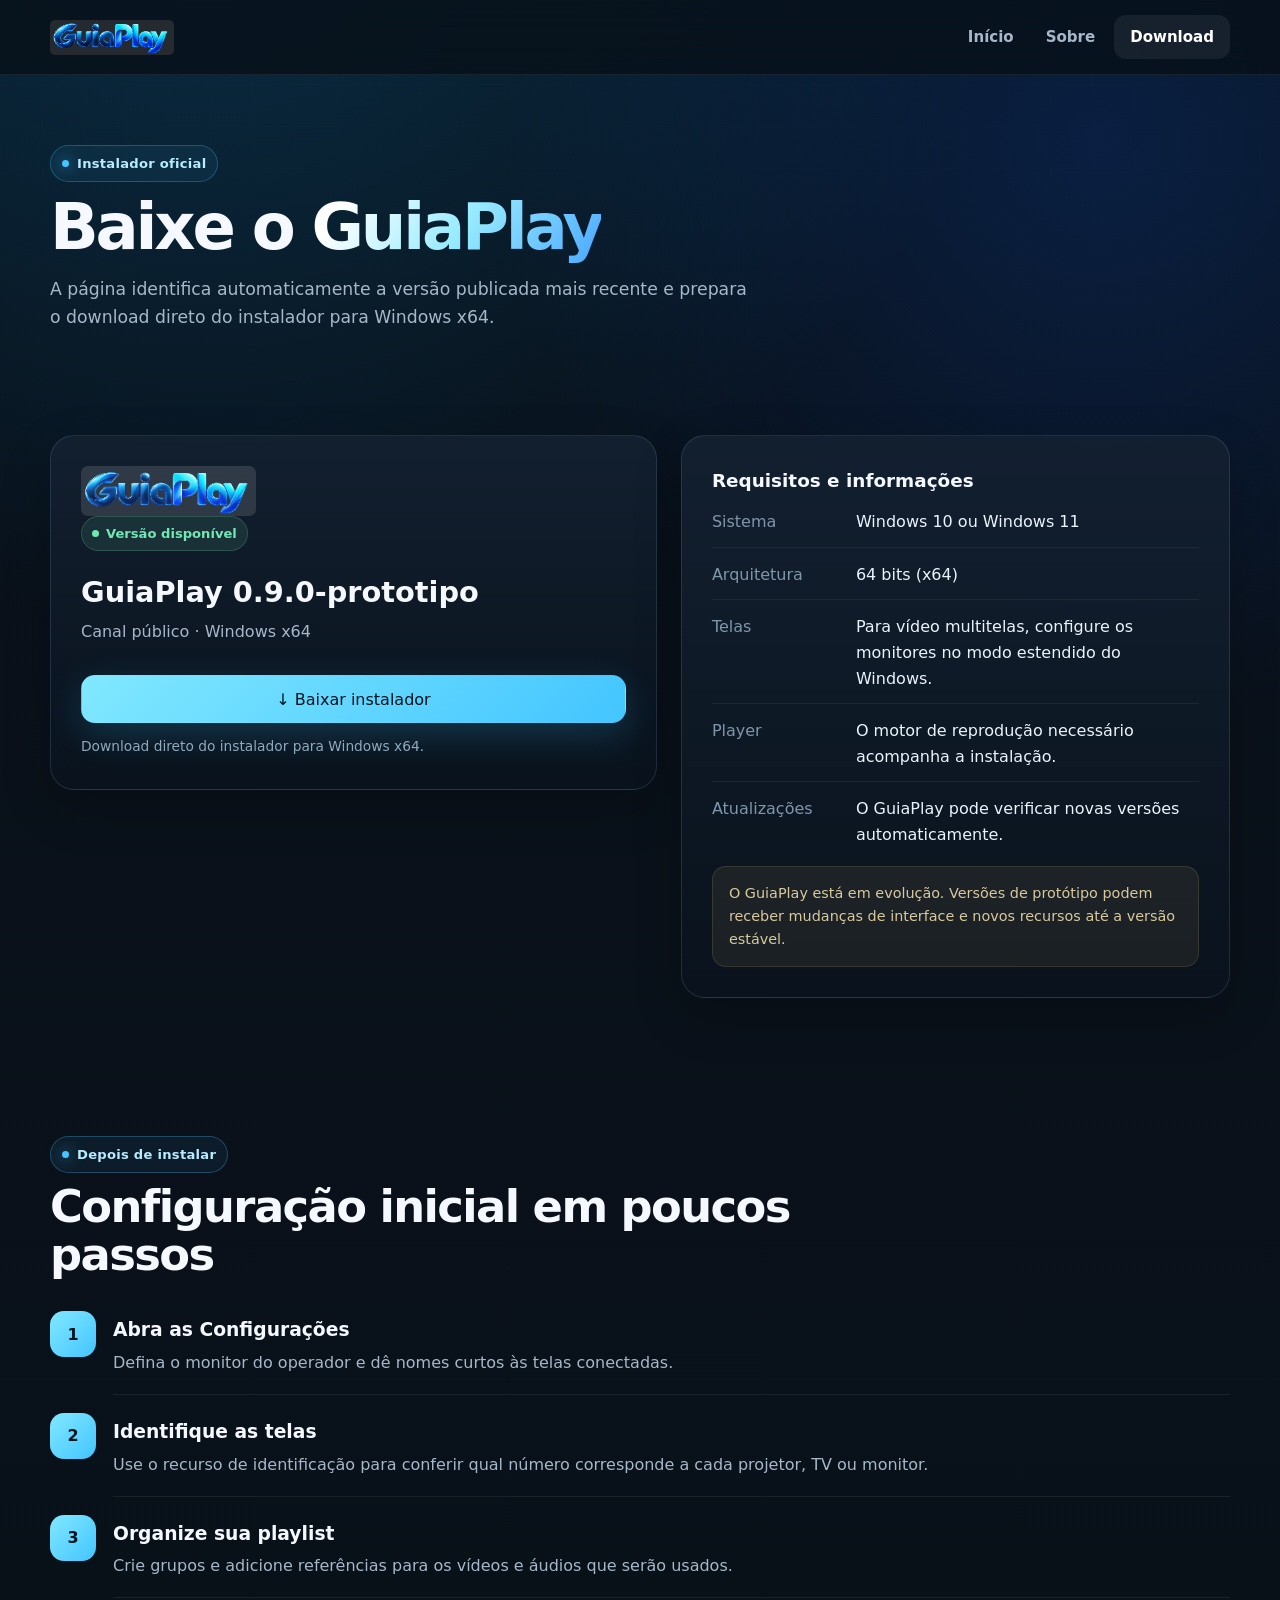
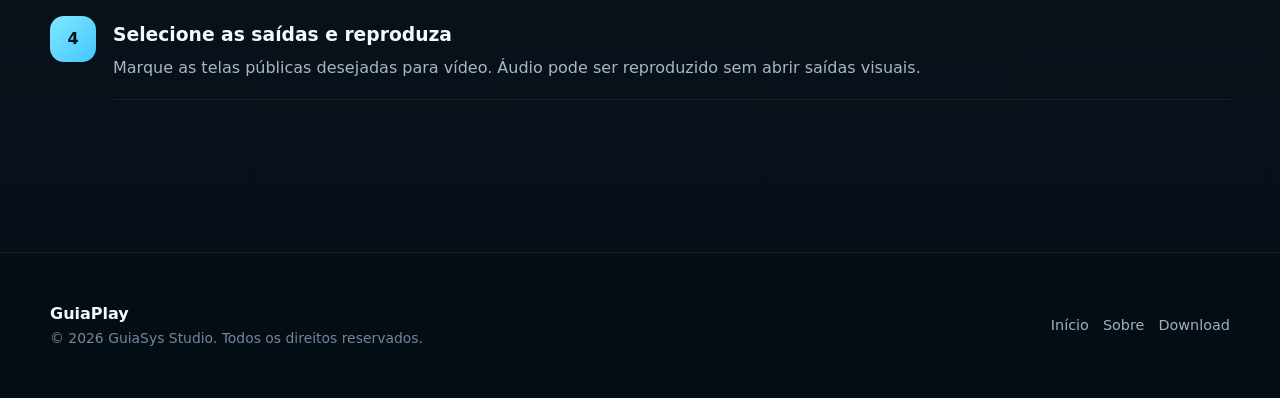
==== site/download/index.html @ e5fd01b7 "Site oficial do GuiaPlay" ====
<!doctype html>
<html lang="pt-BR">
<head>
  <meta charset="utf-8">
  <meta name="viewport" content="width=device-width, initial-scale=1">
  <meta name="theme-color" content="#081018">
  <link rel="icon" type="image/png" href="../assets/images/favicon.png">
  <meta name="description" content="Baixe a versão mais recente do GuiaPlay para Windows x64.">
  <title>Download — GuiaPlay</title>
  <link rel="stylesheet" href="../assets/css/styles.css">
</head>
<body>
  <header class="site-header">
    <div class="container nav-wrap">
      <a class="brand" href="../" aria-label="GuiaPlay - Início"><img class="brand-logo" src="../assets/images/guiaplay-wordmark-crop.png" alt="GuiaPlay"></a>
      <button class="menu-toggle" type="button" data-menu-toggle aria-label="Abrir menu" aria-expanded="false">☰</button>
      <nav class="nav-links" data-nav-links aria-label="Navegação principal">
        <a href="../">Início</a><a href="../sobre/">Sobre</a><a class="nav-download active" href="./">Download</a>
      </nav>
    </div>
  </header>

  <main>
    <section class="page-hero">
      <div class="container fade-up">
        <span class="eyebrow">Instalador oficial</span>
        <h1>Baixe o <span class="gradient-text">GuiaPlay</span></h1>
        <p>A página identifica automaticamente a versão publicada mais recente e prepara o download direto do instalador para Windows x64.</p>
      </div>
    </section>

    <section class="section-tight">
      <div class="container download-layout">
        <article class="download-card fade-up">
          <img class="download-logo" src="../assets/images/guiaplay-wordmark-crop.png" alt="GuiaPlay">
          <span class="release-pill">Versão disponível</span>
          <h2>GuiaPlay <span data-latest-version>0.9.0-prototipo</span></h2>
          <div class="release-line">Canal público · Windows x64</div>
          <a class="btn btn-primary" data-download-latest href="#">↓ Baixar instalador</a>
          <div class="status" data-download-status>Preparando o link de download…</div>
        </article>

        <aside class="info-card fade-up">
          <h3>Requisitos e informações</h3>
          <dl class="info-list">
            <div class="info-row"><dt>Sistema</dt><dd>Windows 10 ou Windows 11</dd></div>
            <div class="info-row"><dt>Arquitetura</dt><dd>64 bits (x64)</dd></div>
            <div class="info-row"><dt>Telas</dt><dd>Para vídeo multitelas, configure os monitores no modo estendido do Windows.</dd></div>
            <div class="info-row"><dt>Player</dt><dd>O motor de reprodução necessário acompanha a instalação.</dd></div>
            <div class="info-row"><dt>Atualizações</dt><dd>O GuiaPlay pode verificar novas versões automaticamente.</dd></div>
          </dl>
          <div class="notice">O GuiaPlay está em evolução. Versões de protótipo podem receber mudanças de interface e novos recursos até a versão estável.</div>
        </aside>
      </div>
    </section>

    <section class="section">
      <div class="container">
        <div class="section-heading fade-up"><span class="eyebrow">Depois de instalar</span><h2>Configuração inicial em poucos passos</h2></div>
        <div class="timeline">
          <div class="timeline-item fade-up"><div class="timeline-number">1</div><div class="timeline-content"><h3>Abra as Configurações</h3><p>Defina o monitor do operador e dê nomes curtos às telas conectadas.</p></div></div>
          <div class="timeline-item fade-up"><div class="timeline-number">2</div><div class="timeline-content"><h3>Identifique as telas</h3><p>Use o recurso de identificação para conferir qual número corresponde a cada projetor, TV ou monitor.</p></div></div>
          <div class="timeline-item fade-up"><div class="timeline-number">3</div><div class="timeline-content"><h3>Organize sua playlist</h3><p>Crie grupos e adicione referências para os vídeos e áudios que serão usados.</p></div></div>
          <div class="timeline-item fade-up"><div class="timeline-number">4</div><div class="timeline-content"><h3>Selecione as saídas e reproduza</h3><p>Marque as telas públicas desejadas para vídeo. Áudio pode ser reproduzido sem abrir saídas visuais.</p></div></div>
        </div>
      </div>
    </section>
  </main>

  <footer class="site-footer"><div class="container footer-wrap"><div><strong>GuiaPlay</strong><div class="footer-copy">© <span data-year></span> GuiaSys Studio. Todos os direitos reservados.</div></div><div class="footer-links"><a href="../">Início</a><a href="../sobre/">Sobre</a><a href="./">Download</a></div></div></footer>
  <script src="../assets/js/app.js"></script>
</body>
</html>
---- site/assets/css/styles.css ----
:root {
  --bg: #081018;
  --bg-soft: #0e1824;
  --panel: rgba(17, 29, 43, 0.88);
  --panel-strong: #142131;
  --line: rgba(151, 207, 255, 0.14);
  --text: #f5f9ff;
  --muted: #a6b7c9;
  --accent: #43c5ff;
  --accent-2: #087dff;
  --accent-3: #81e8ff;
  --success: #71e7b4;
  --warning: #ffd27a;
  --radius: 22px;
  --shadow: 0 28px 70px rgba(0, 0, 0, .34);
  --max: 1180px;
}

* { box-sizing: border-box; }
html { scroll-behavior: smooth; }
body {
  margin: 0;
  min-height: 100vh;
  font-family: Inter, ui-sans-serif, system-ui, -apple-system, BlinkMacSystemFont, "Segoe UI", sans-serif;
  background:
    radial-gradient(circle at 16% -10%, rgba(22, 165, 255, .22), transparent 34%),
    radial-gradient(circle at 86% 7%, rgba(20, 99, 255, .18), transparent 28%),
    linear-gradient(180deg, #071018 0%, #0a111a 45%, #071018 100%);
  color: var(--text);
  line-height: 1.6;
}
body::before {
  content: "";
  position: fixed;
  inset: 0;
  pointer-events: none;
  background-image: linear-gradient(rgba(255,255,255,.015) 1px, transparent 1px), linear-gradient(90deg, rgba(255,255,255,.015) 1px, transparent 1px);
  background-size: 42px 42px;
  mask-image: linear-gradient(to bottom, rgba(0,0,0,.5), transparent 80%);
}
img { max-width: 100%; display: block; }
a { color: inherit; text-decoration: none; }
button, a { -webkit-tap-highlight-color: transparent; }

.container { width: min(calc(100% - 36px), var(--max)); margin-inline: auto; }

.site-header {
  position: sticky;
  top: 0;
  z-index: 50;
  backdrop-filter: blur(18px);
  background: rgba(7, 16, 24, .78);
  border-bottom: 1px solid rgba(255,255,255,.07);
}
.nav-wrap { min-height: 74px; display: flex; align-items: center; justify-content: space-between; gap: 26px; }
.brand { display: inline-flex; align-items: center; gap: 12px; min-width: 0; }
.brand-logo {
  width: 124px;
  height: 35px;
  object-fit: cover;
  object-position: center;
  border-radius: 5px;
  mix-blend-mode: screen;
}
.brand-label { display: none; font-weight: 800; letter-spacing: -.02em; }
.nav-links { display: flex; align-items: center; gap: 6px; }
.nav-links a { color: var(--muted); padding: 10px 13px; border-radius: 12px; font-weight: 650; font-size: .94rem; }
.nav-links a:hover, .nav-links a.active { color: white; background: rgba(255,255,255,.065); }
.nav-links .nav-download { color: #041018; background: linear-gradient(135deg, var(--accent-3), var(--accent)); padding-inline: 16px; }
.nav-links .nav-download:hover { background: linear-gradient(135deg, #a8f2ff, #58ccff); color: #031018; }
.menu-toggle { display: none; background: rgba(255,255,255,.07); border: 1px solid var(--line); color: white; border-radius: 12px; padding: 9px 12px; font-size: 1.1rem; }

.hero { padding: 82px 0 46px; }
.hero-grid { display: grid; grid-template-columns: .9fr 1.1fr; gap: 54px; align-items: center; }
.eyebrow {
  display: inline-flex;
  align-items: center;
  gap: 8px;
  color: #b7ebff;
  border: 1px solid rgba(76, 196, 255, .28);
  background: rgba(49, 167, 226, .08);
  padding: 7px 11px;
  border-radius: 999px;
  font-size: .82rem;
  font-weight: 750;
  letter-spacing: .02em;
}
.eyebrow::before { content: ""; width: 7px; height: 7px; border-radius: 50%; background: var(--accent); box-shadow: 0 0 16px var(--accent); }
.hero h1 { margin: 17px 0 16px; font-size: clamp(2.65rem, 5.3vw, 5.35rem); line-height: .98; letter-spacing: -.055em; }
.gradient-text { background: linear-gradient(125deg, #fff 12%, #96ebff 52%, #4aa7ff 100%); -webkit-background-clip: text; color: transparent; }
.hero p { margin: 0; color: var(--muted); font-size: clamp(1.02rem, 1.5vw, 1.16rem); max-width: 620px; }
.actions { display: flex; flex-wrap: wrap; gap: 12px; margin-top: 28px; }
.btn { min-height: 48px; display: inline-flex; align-items: center; justify-content: center; gap: 9px; padding: 0 19px; border-radius: 14px; font-weight: 750; border: 1px solid transparent; transition: .2s ease; cursor: pointer; font: inherit; }
.btn-primary { color: #02121b; background: linear-gradient(135deg, var(--accent-3), var(--accent)); box-shadow: 0 12px 38px rgba(50, 189, 255, .2); }
.btn-primary:hover { transform: translateY(-2px); filter: brightness(1.05); }
.btn-secondary { color: white; background: rgba(255,255,255,.055); border-color: rgba(255,255,255,.11); }
.btn-secondary:hover { background: rgba(255,255,255,.09); transform: translateY(-2px); }
.hero-meta { margin-top: 18px; color: #7890a8; font-size: .84rem; display: flex; gap: 14px; flex-wrap: wrap; }
.hero-meta span::before { content: "•"; color: var(--accent); margin-right: 7px; }

.app-frame {
  position: relative;
  padding: 10px;
  border-radius: 26px;
  background: linear-gradient(135deg, rgba(96, 208, 255, .26), rgba(255,255,255,.03) 32%, rgba(38, 98, 255, .18));
  box-shadow: var(--shadow);
  border: 1px solid rgba(140, 221, 255, .13);
}
.app-frame::after { content: ""; position: absolute; inset: -16px; z-index: -1; background: radial-gradient(circle, rgba(25,175,255,.18), transparent 65%); filter: blur(34px); }
.app-frame img { border-radius: 17px; width: 100%; cursor: zoom-in; }

.section { padding: 82px 0; }
.section-tight { padding: 56px 0; }
.section-heading { max-width: 760px; margin-bottom: 32px; }
.section-heading.center { text-align: center; margin-inline: auto; }
.section-heading h2 { font-size: clamp(2rem, 3.5vw, 3.1rem); line-height: 1.08; letter-spacing: -.035em; margin: 10px 0 13px; }
.section-heading p { color: var(--muted); margin: 0; font-size: 1.03rem; }

.feature-grid { display: grid; grid-template-columns: repeat(4, 1fr); gap: 16px; }
.feature-card {
  min-height: 210px;
  padding: 24px;
  border-radius: var(--radius);
  background: linear-gradient(180deg, rgba(20,33,49,.88), rgba(12,22,32,.78));
  border: 1px solid var(--line);
  box-shadow: 0 16px 45px rgba(0,0,0,.16);
}
.icon-box { width: 43px; height: 43px; display: grid; place-items: center; border-radius: 13px; background: rgba(70, 192, 255, .11); color: #7bdcff; font-size: 1.2rem; border: 1px solid rgba(91,210,255,.18); }
.feature-card h3 { margin: 18px 0 8px; font-size: 1.05rem; }
.feature-card p { color: var(--muted); font-size: .92rem; margin: 0; }

.showcase { display: grid; grid-template-columns: 1.05fr .95fr; gap: 34px; align-items: center; margin-top: 28px; }
.showcase.reverse { grid-template-columns: .95fr 1.05fr; }
.showcase.reverse .showcase-media { order: 2; }
.showcase-media { background: rgba(255,255,255,.03); border: 1px solid var(--line); border-radius: 22px; padding: 9px; box-shadow: 0 18px 50px rgba(0,0,0,.2); }
.showcase-media img { width: 100%; border-radius: 14px; cursor: zoom-in; }
.showcase-copy h3 { font-size: clamp(1.55rem, 2.4vw, 2.15rem); margin: 0 0 10px; letter-spacing: -.025em; }
.showcase-copy p { color: var(--muted); margin: 0 0 14px; }
.check-list { list-style: none; padding: 0; margin: 19px 0 0; display: grid; gap: 10px; }
.check-list li { color: #d7e4f0; display: flex; gap: 10px; align-items: flex-start; }
.check-list li::before { content: "✓"; color: var(--accent); font-weight: 900; }

.banner {
  position: relative;
  overflow: hidden;
  padding: 40px;
  border: 1px solid rgba(97, 204, 255, .19);
  border-radius: 28px;
  background: linear-gradient(135deg, rgba(19, 71, 112, .62), rgba(17, 35, 55, .75) 44%, rgba(12, 24, 37, .92));
  box-shadow: var(--shadow);
}
.banner::after { content: ""; position: absolute; width: 320px; height: 320px; right: -90px; top: -140px; border-radius: 50%; background: rgba(43, 191, 255, .15); filter: blur(18px); }
.banner h2 { margin: 0 0 10px; font-size: clamp(1.8rem, 3vw, 2.8rem); letter-spacing: -.035em; }
.banner p { color: #b8cada; max-width: 690px; margin: 0; }
.banner .actions { position: relative; z-index: 2; }

.page-hero { padding: 70px 0 30px; }
.page-hero h1 { font-size: clamp(2.5rem, 5vw, 4.6rem); letter-spacing: -.05em; line-height: 1; margin: 13px 0 16px; }
.page-hero p { max-width: 700px; color: var(--muted); font-size: 1.08rem; }

.download-layout { display: grid; grid-template-columns: 1.05fr .95fr; gap: 24px; align-items: start; }
.download-card, .info-card {
  border-radius: 24px;
  border: 1px solid var(--line);
  background: linear-gradient(180deg, rgba(20,33,49,.92), rgba(10,19,29,.9));
  padding: 30px;
  box-shadow: 0 18px 50px rgba(0,0,0,.19);
}
.download-logo { width: 175px; height: 50px; object-fit: cover; object-position: center; mix-blend-mode: screen; border-radius: 7px; }
.download-card h2 { margin: 18px 0 4px; font-size: 1.8rem; }
.release-line { color: var(--muted); margin-bottom: 23px; }
.release-pill { display: inline-flex; align-items: center; gap: 7px; border-radius: 999px; background: rgba(113,231,180,.1); color: var(--success); border: 1px solid rgba(113,231,180,.2); padding: 6px 10px; font-size: .82rem; font-weight: 700; }
.release-pill::before { content: ""; width: 7px; height: 7px; border-radius: 50%; background: currentColor; }
.download-card .btn { width: 100%; margin-top: 8px; }
.status { min-height: 24px; color: #8fa9bd; font-size: .86rem; margin-top: 12px; }
.info-card h3 { margin: 0 0 14px; font-size: 1.15rem; }
.info-list { display: grid; gap: 14px; margin: 0; }
.info-row { display: grid; grid-template-columns: 132px 1fr; gap: 12px; border-bottom: 1px solid rgba(255,255,255,.06); padding-bottom: 12px; }
.info-row:last-child { border: 0; padding-bottom: 0; }
.info-row dt { color: #7f96aa; }
.info-row dd { margin: 0; color: #e9f3fc; }
.notice { margin-top: 18px; padding: 15px 16px; border-radius: 14px; background: rgba(255,210,122,.07); border: 1px solid rgba(255,210,122,.13); color: #d8c99d; font-size: .9rem; }

.feature-detail-grid { display: grid; grid-template-columns: repeat(2, 1fr); gap: 22px; }
.detail-card { overflow: hidden; border: 1px solid var(--line); border-radius: 22px; background: rgba(15,26,39,.82); }
.detail-card .detail-image { aspect-ratio: 16/9; overflow: hidden; background: #111; }
.detail-card .detail-image img { width: 100%; height: 100%; object-fit: cover; cursor: zoom-in; }
.detail-card .detail-body { padding: 22px; }
.detail-card h3 { margin: 0 0 8px; }
.detail-card p { margin: 0; color: var(--muted); font-size: .92rem; }
.badge { display: inline-flex; padding: 5px 9px; border-radius: 999px; background: rgba(67,197,255,.09); border: 1px solid rgba(67,197,255,.16); color: #9be4ff; font-size: .74rem; font-weight: 750; margin-bottom: 12px; }
.badge.future { color: #ffe0a4; border-color: rgba(255,210,122,.2); background: rgba(255,210,122,.07); }

.timeline { display: grid; gap: 18px; }
.timeline-item { display: grid; grid-template-columns: 46px 1fr; gap: 17px; align-items: start; }
.timeline-number { width: 46px; height: 46px; border-radius: 14px; display: grid; place-items: center; color: #00131e; background: linear-gradient(135deg, var(--accent-3), var(--accent)); font-weight: 900; }
.timeline-content { padding: 4px 0 18px; border-bottom: 1px solid rgba(255,255,255,.07); }
.timeline-content h3 { margin: 0 0 5px; }
.timeline-content p { margin: 0; color: var(--muted); }

.site-footer { margin-top: 70px; border-top: 1px solid rgba(255,255,255,.07); background: rgba(5,11,17,.56); }
.footer-wrap { min-height: 145px; display: flex; justify-content: space-between; align-items: center; gap: 25px; }
.footer-copy { color: #71879b; font-size: .87rem; }
.footer-links { display: flex; gap: 14px; color: #9eb1c2; font-size: .9rem; }
.footer-links a:hover { color: white; }

.lightbox { position: fixed; inset: 0; z-index: 100; display: none; place-items: center; padding: 25px; background: rgba(0, 5, 9, .92); backdrop-filter: blur(9px); }
.lightbox.open { display: grid; }
.lightbox img { max-height: 90vh; max-width: min(95vw, 1500px); border-radius: 15px; box-shadow: 0 30px 100px rgba(0,0,0,.6); }
.lightbox-close { position: fixed; top: 18px; right: 18px; width: 44px; height: 44px; border-radius: 50%; border: 1px solid rgba(255,255,255,.17); background: rgba(255,255,255,.08); color: white; font-size: 1.4rem; cursor: pointer; }

.fade-up { opacity: 0; transform: translateY(18px); transition: opacity .6s ease, transform .6s ease; }
.fade-up.visible { opacity: 1; transform: none; }

@media (max-width: 980px) {
  .hero-grid, .showcase, .showcase.reverse, .download-layout { grid-template-columns: 1fr; }
  .hero { padding-top: 54px; }
  .hero-grid { gap: 35px; }
  .showcase.reverse .showcase-media { order: 0; }
  .feature-grid { grid-template-columns: repeat(2, 1fr); }
}

@media (max-width: 720px) {
  .container { width: min(calc(100% - 24px), var(--max)); }
  .menu-toggle { display: inline-flex; }
  .nav-links { display: none; position: absolute; top: 66px; left: 12px; right: 12px; flex-direction: column; align-items: stretch; padding: 10px; border-radius: 16px; background: rgba(9,18,27,.97); border: 1px solid var(--line); box-shadow: var(--shadow); }
  .nav-links.open { display: flex; }
  .nav-links a { text-align: center; }
  .feature-grid, .feature-detail-grid { grid-template-columns: 1fr; }
  .section { padding: 58px 0; }
  .hero { padding-top: 44px; }
  .banner, .download-card, .info-card { padding: 23px; }
  .footer-wrap { padding: 28px 0; flex-direction: column; align-items: flex-start; min-height: 0; }
  .info-row { grid-template-columns: 1fr; gap: 2px; }
  .brand-logo { width: 110px; }
}
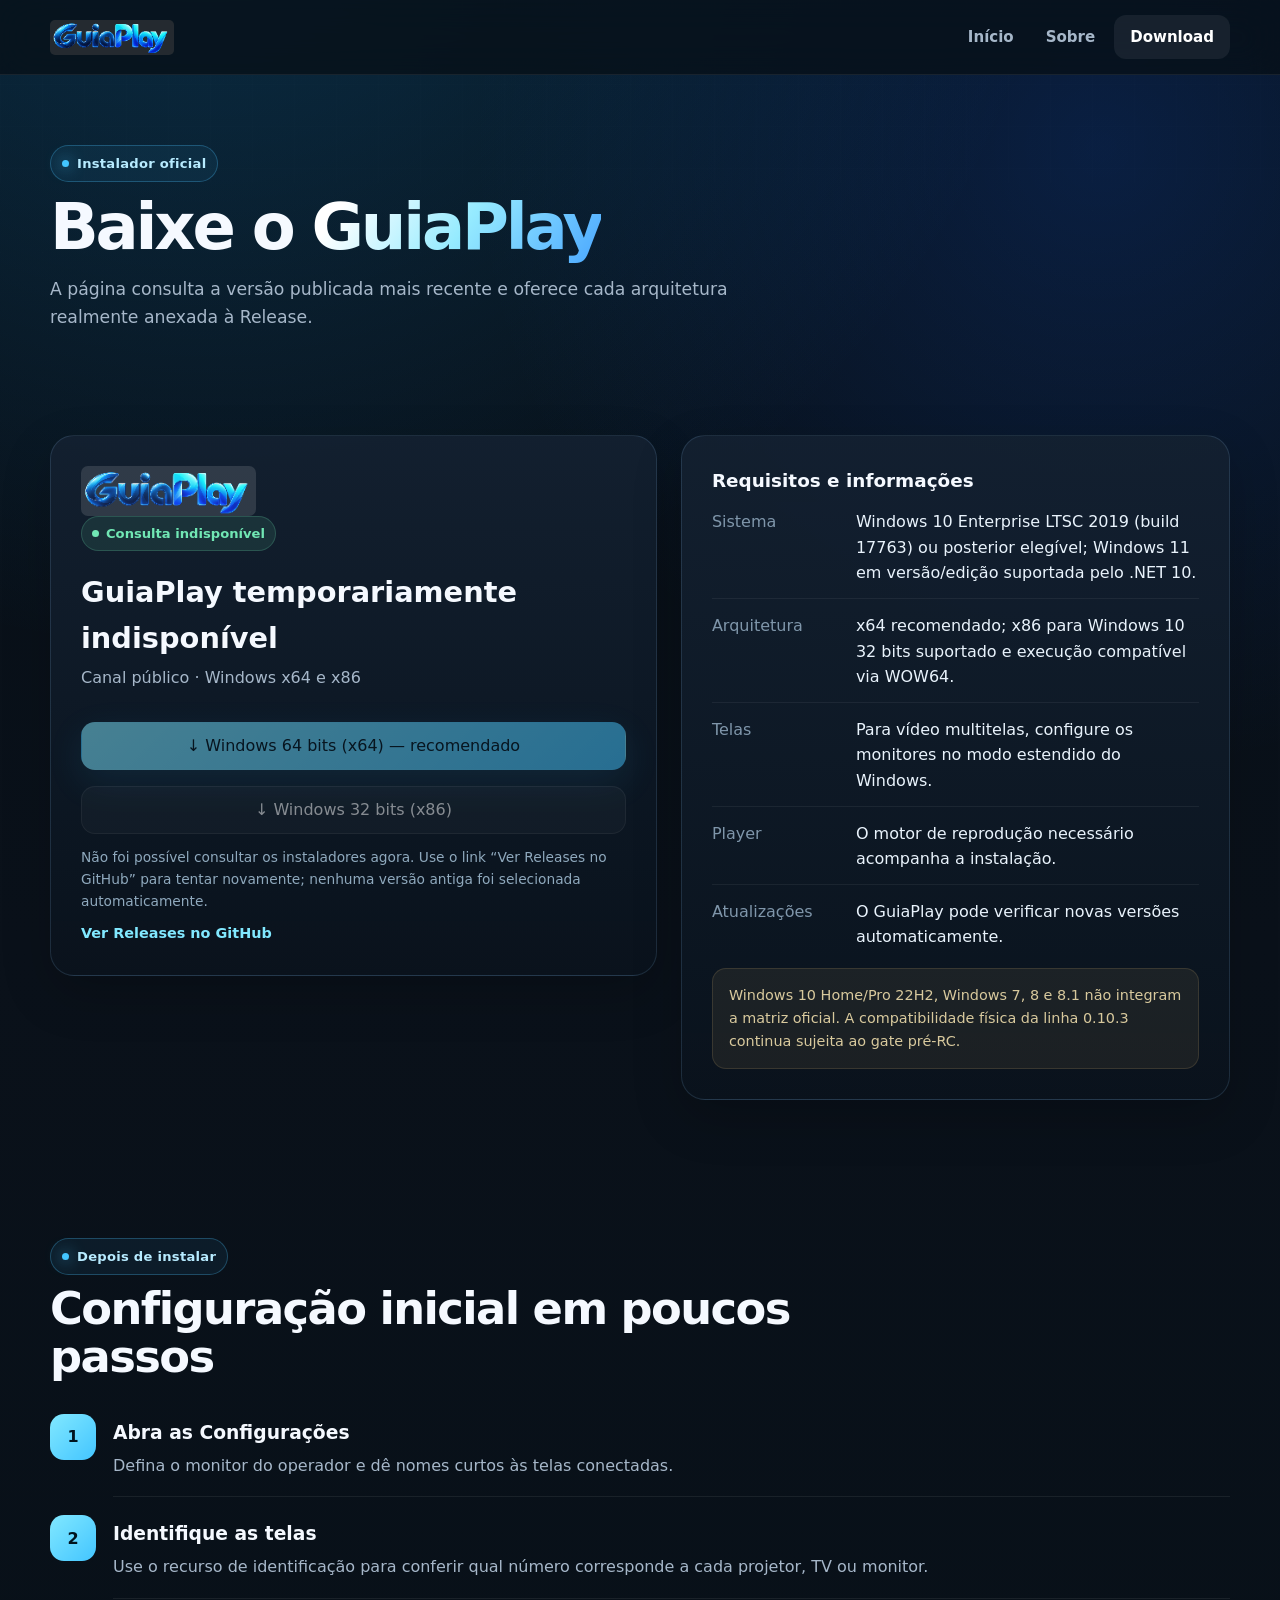
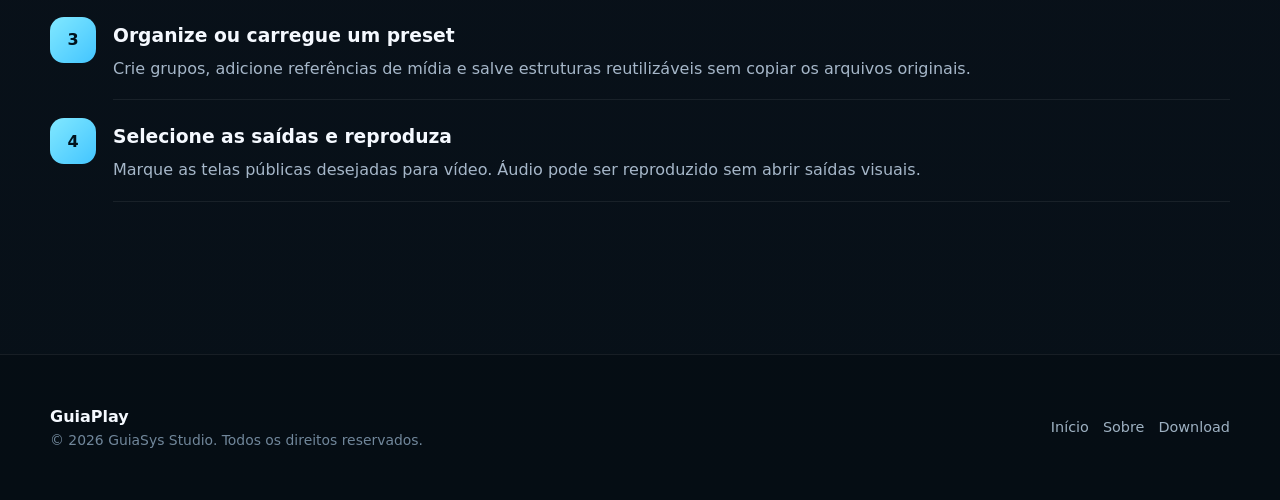
==== commit dc4f7f39: "M10.3: harden GuiaPlay for Windows compatibility and final RC" ====
--- a/site/download/index.html
+++ b/site/download/index.html
@@ -5,7 +5,7 @@
   <meta name="viewport" content="width=device-width, initial-scale=1">
   <meta name="theme-color" content="#081018">
   <link rel="icon" type="image/png" href="../assets/images/favicon.png">
-  <meta name="description" content="Baixe a versão mais recente do GuiaPlay para Windows x64.">
+  <meta name="description" content="Baixe a versão mais recente do GuiaPlay para Windows em instaladores x64 e x86, quando disponíveis na Release.">
   <title>Download — GuiaPlay</title>
   <link rel="stylesheet" href="../assets/css/styles.css">
 </head>
@@ -25,7 +25,7 @@
       <div class="container fade-up">
         <span class="eyebrow">Instalador oficial</span>
         <h1>Baixe o <span class="gradient-text">GuiaPlay</span></h1>
-        <p>A página identifica automaticamente a versão publicada mais recente e prepara o download direto do instalador para Windows x64.</p>
+        <p>A página consulta a versão publicada mais recente e oferece cada arquitetura realmente anexada à Release.</p>
       </div>
     </section>
 
@@ -33,23 +33,27 @@
       <div class="container download-layout">
         <article class="download-card fade-up">
           <img class="download-logo" src="../assets/images/guiaplay-wordmark-crop.png" alt="GuiaPlay">
-          <span class="release-pill">Versão disponível</span>
-          <h2>GuiaPlay <span data-latest-version>0.9.0-prototipo</span></h2>
-          <div class="release-line">Canal público · Windows x64</div>
-          <a class="btn btn-primary" data-download-latest href="#">↓ Baixar instalador</a>
-          <div class="status" data-download-status>Preparando o link de download…</div>
+          <span class="release-pill" data-release-pill>Consultando Release</span>
+          <h2>GuiaPlay <span data-latest-version>consultando…</span></h2>
+          <div class="release-line">Canal público · Windows x64 e x86</div>
+          <div class="download-options">
+            <a class="btn btn-primary" data-download-arch="x64" aria-disabled="true">↓ Windows 64 bits (x64) — recomendado</a>
+            <a class="btn btn-secondary" data-download-arch="x86" aria-disabled="true">↓ Windows 32 bits (x86)</a>
+          </div>
+          <div class="status" data-download-status aria-live="polite">Consultando a Release mais recente…</div>
+          <a class="release-link" data-releases-link href="https://github.com/guiasysstudio/GuiaPlay/releases">Ver Releases no GitHub</a>
         </article>
 
         <aside class="info-card fade-up">
           <h3>Requisitos e informações</h3>
           <dl class="info-list">
-            <div class="info-row"><dt>Sistema</dt><dd>Windows 10 ou Windows 11</dd></div>
-            <div class="info-row"><dt>Arquitetura</dt><dd>64 bits (x64)</dd></div>
+            <div class="info-row"><dt>Sistema</dt><dd>Windows 10 Enterprise LTSC 2019 (build 17763) ou posterior elegível; Windows 11 em versão/edição suportada pelo .NET 10.</dd></div>
+            <div class="info-row"><dt>Arquitetura</dt><dd>x64 recomendado; x86 para Windows 10 32 bits suportado e execução compatível via WOW64.</dd></div>
             <div class="info-row"><dt>Telas</dt><dd>Para vídeo multitelas, configure os monitores no modo estendido do Windows.</dd></div>
             <div class="info-row"><dt>Player</dt><dd>O motor de reprodução necessário acompanha a instalação.</dd></div>
             <div class="info-row"><dt>Atualizações</dt><dd>O GuiaPlay pode verificar novas versões automaticamente.</dd></div>
           </dl>
-          <div class="notice">O GuiaPlay está em evolução. Versões de protótipo podem receber mudanças de interface e novos recursos até a versão estável.</div>
+          <div class="notice">Windows 10 Home/Pro 22H2, Windows 7, 8 e 8.1 não integram a matriz oficial. A compatibilidade física da linha 0.10.3 continua sujeita ao gate pré-RC.</div>
         </aside>
       </div>
     </section>
@@ -60,7 +64,7 @@
         <div class="timeline">
           <div class="timeline-item fade-up"><div class="timeline-number">1</div><div class="timeline-content"><h3>Abra as Configurações</h3><p>Defina o monitor do operador e dê nomes curtos às telas conectadas.</p></div></div>
           <div class="timeline-item fade-up"><div class="timeline-number">2</div><div class="timeline-content"><h3>Identifique as telas</h3><p>Use o recurso de identificação para conferir qual número corresponde a cada projetor, TV ou monitor.</p></div></div>
-          <div class="timeline-item fade-up"><div class="timeline-number">3</div><div class="timeline-content"><h3>Organize sua playlist</h3><p>Crie grupos e adicione referências para os vídeos e áudios que serão usados.</p></div></div>
+          <div class="timeline-item fade-up"><div class="timeline-number">3</div><div class="timeline-content"><h3>Organize ou carregue um preset</h3><p>Crie grupos, adicione referências de mídia e salve estruturas reutilizáveis sem copiar os arquivos originais.</p></div></div>
           <div class="timeline-item fade-up"><div class="timeline-number">4</div><div class="timeline-content"><h3>Selecione as saídas e reproduza</h3><p>Marque as telas públicas desejadas para vídeo. Áudio pode ser reproduzido sem abrir saídas visuais.</p></div></div>
         </div>
       </div>
--- a/site/assets/css/styles.css
+++ b/site/assets/css/styles.css
@@ -172,6 +172,9 @@
 .release-pill { display: inline-flex; align-items: center; gap: 7px; border-radius: 999px; background: rgba(113,231,180,.1); color: var(--success); border: 1px solid rgba(113,231,180,.2); padding: 6px 10px; font-size: .82rem; font-weight: 700; }
 .release-pill::before { content: ""; width: 7px; height: 7px; border-radius: 50%; background: currentColor; }
 .download-card .btn { width: 100%; margin-top: 8px; }
+.download-card .btn[aria-disabled="true"] { opacity: .5; pointer-events: none; cursor: not-allowed; }
+.download-options { display: grid; gap: 8px; }
+.release-link { display: inline-flex; margin-top: 10px; color: var(--accent-3); font-size: .9rem; font-weight: 700; }
 .status { min-height: 24px; color: #8fa9bd; font-size: .86rem; margin-top: 12px; }
 .info-card h3 { margin: 0 0 14px; font-size: 1.15rem; }
 .info-list { display: grid; gap: 14px; margin: 0; }
